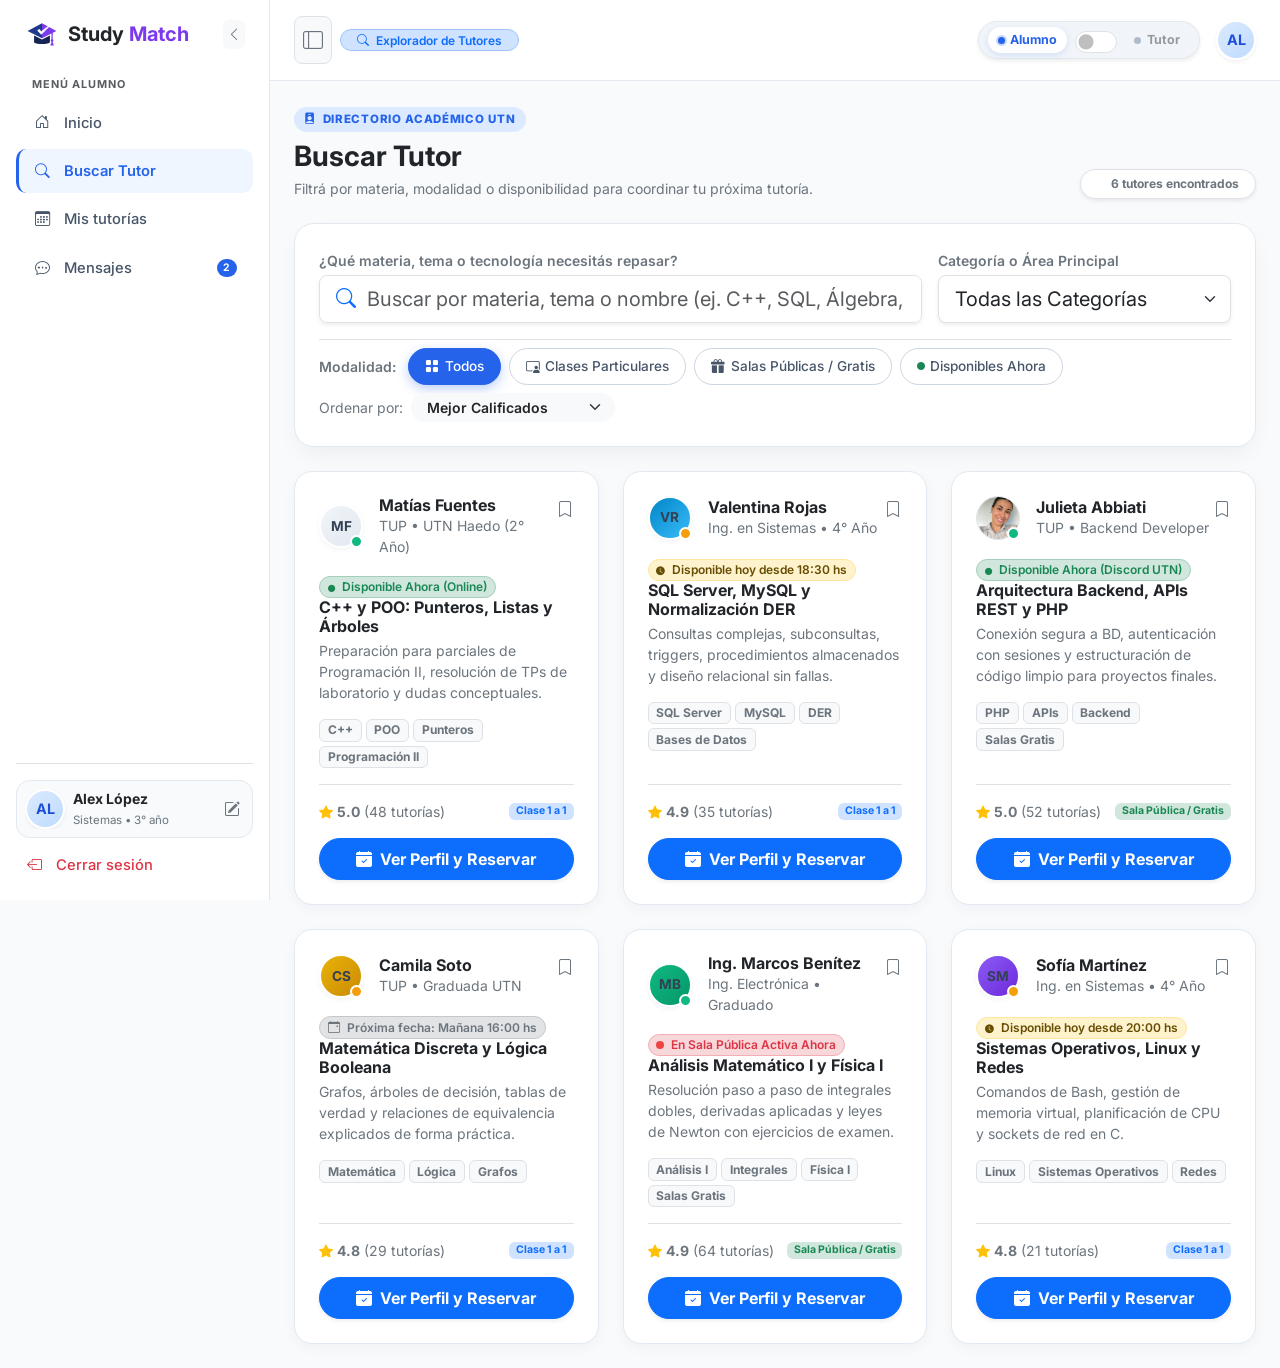
==== buscar-tutor.html @ 2f4d53ec "implementacion /contacto/dashboard alumno" ====
<!DOCTYPE html>
<html lang="es">
<head>
  <meta charset="UTF-8">
  <meta name="viewport" content="width=device-width, initial-scale=1.0">
  <title>Study Match - Buscar Tutor</title>

  <!-- Google Fonts: Inter -->
  <link rel="preconnect" href="https://fonts.googleapis.com">
  <link rel="preconnect" href="https://fonts.gstatic.com" crossorigin>
  <link href="https://fonts.googleapis.com/css2?family=Inter:wght@400;500;600;700;800&display=swap" rel="stylesheet">

  <!-- Bootstrap 5.3 CSS -->
  <link href="https://cdn.jsdelivr.net/npm/bootstrap@5.3.3/dist/css/bootstrap.min.css" rel="stylesheet">
  <!-- Bootstrap Icons -->
  <link rel="stylesheet" href="https://cdn.jsdelivr.net/npm/bootstrap-icons@1.11.3/font/bootstrap-icons.min.css">
  <!-- Estilos del Dashboard y Perfil -->
  <link rel="stylesheet" href="css/dashboard.css?v=20261026_4">
</head>
<body class="dashboard-body" data-role="alumno">

  <!-- ==========================================================================
       SIDEBAR LATERAL IZQUIERDA (MODO ALUMNO - 100% FIJO)
       ========================================================================== -->
  <aside id="mainSidebar" class="sidebar d-flex flex-column justify-content-between p-3">
    <div>
      <!-- Header con Logo Study Match y Botón de Colapso -->
      <div class="d-flex align-items-center justify-content-between mb-4 px-2 logo-container">
        <a href="dashboard.html" class="d-flex align-items-center gap-2 text-decoration-none overflow-hidden">
          <svg class="logo-svg flex-shrink-0" width="36" height="36" viewBox="0 0 100 100" fill="none" xmlns="http://www.w3.org/2000/svg">
            <path d="M28 54 V72 C28 80 72 80 72 72 V54 L50 65 Z" fill="#172554"/>
            <polygon points="50,20 10,42 50,62" fill="#1e3a8a"/>
            <polygon points="50,20 90,42 50,62" fill="#7c3aed"/>
            <line x1="78" y1="48" x2="78" y2="70" stroke="#7c3aed" stroke-width="3.5" stroke-linecap="round"/>
            <circle cx="78" cy="68" r="3.5" fill="#7c3aed"/>
            <polygon points="78,68 73,82 83,82" fill="#7c3aed"/>
            <path d="M38 41 L48 51 L76 23 L60 34 L48 44 L42 37 Z" fill="#ffffff" stroke="#ffffff" stroke-linejoin="round" stroke-width="2"/>
          </svg>
          <span class="fw-bold fs-5 text-dark logo-text">Study <span style="color: var(--brand-violet);">Match</span></span>
        </a>

        <!-- Botón para contraer sidebar -->
        <button id="btnCollapseSidebar" class="btn btn-sm btn-light border-0 text-secondary p-1 rounded-2 sidebar-hide-collapsed" title="Contraer menú lateral">
          <i class="bi bi-chevron-left"></i>
        </button>
      </div>

      <!-- Menú de Navegación: MODO ALUMNO -->
      <nav class="d-flex flex-column gap-1">
        <div class="px-3 pb-1 text-uppercase small text-muted fw-bold sidebar-text" style="font-size: 0.68rem; letter-spacing: 0.08em;">
          Menú Alumno
        </div>
        <a href="dashboard.html" class="sidebar-link" title="Inicio / Novedades">
          <i class="bi bi-house-door"></i>
          <span class="sidebar-text">Inicio</span>
        </a>
        <a href="buscar-tutor.html" class="sidebar-link active" title="Buscar Tutor">
          <i class="bi bi-search"></i>
          <span class="sidebar-text">Buscar Tutor</span>
        </a>
        <a href="#" class="sidebar-link" title="Mis tutorías">
          <i class="bi bi-calendar3"></i>
          <span class="sidebar-text">Mis tutorías</span>
        </a>
        <a href="#" class="sidebar-link" title="Mensajes">
          <i class="bi bi-chat-dots"></i>
          <span class="sidebar-text">Mensajes</span>
          <span class="badge rounded-pill ms-auto sidebar-text badge-role-counter" style="font-size: 0.65rem;">2</span>
        </a>
      </nav>
    </div>

    <!-- Usuario abajo en el Sidebar -->
    <div class="border-top pt-3 mt-auto">
      <div class="user-sidebar-card p-2 d-flex align-items-center justify-content-between mb-2" 
           data-bs-toggle="modal" data-bs-target="#modalEditarPerfil" title="Haz clic para editar tu perfil">
        <div class="d-flex align-items-center gap-2 overflow-hidden">
          <div class="avatar-user-display userAvatarSlot">
            AL
          </div>
          <div class="sidebar-text text-truncate lh-sm">
            <span class="d-block fw-bold text-dark small text-truncate userNameSlot">Alex López</span>
            <span class="text-secondary userCareerSlot" style="font-size: 0.72rem;">Sistemas • 3° año</span>
          </div>
        </div>
        <i class="bi bi-pencil-square text-secondary sidebar-text fs-6 me-1" title="Editar"></i>
      </div>

      <a href="index.html" class="sidebar-link text-danger p-2" title="Cerrar sesión">
        <i class="bi bi-box-arrow-left"></i>
        <span class="sidebar-text">Cerrar sesión</span>
      </a>
    </div>
  </aside>

  <!-- ==========================================================================
       CONTENIDO PRINCIPAL: BÚSQUEDA HÍBRIDA DE TUTORES
       ========================================================================== -->
  <div class="dashboard-main-wrapper">

    <!-- TOPBAR -->
    <header class="topbar-header px-4 py-3 sticky-top">
      <div class="d-flex align-items-center justify-content-between gap-3">
        
        <!-- Toggle de Sidebar -->
        <div class="d-flex align-items-center gap-2">
          <button id="btnToggleSidebar" class="btn btn-light border text-secondary p-2 rounded-3" title="Expandir/Contraer menú lateral">
            <i class="bi bi-layout-sidebar fs-5"></i>
          </button>
          <span class="badge bg-primary-subtle text-primary border border-primary-subtle rounded-pill px-3 py-1.5 small fw-semibold">
            <i class="bi bi-search me-1"></i> Explorador de Tutores
          </span>
        </div>

        <!-- Switch Rol Dual + Perfil -->
        <div class="d-flex align-items-center gap-3">
          <div class="role-switch-container d-flex align-items-center gap-1 shadow-sm">
            <span id="label-alumno" class="role-badge-btn" title="Actualmente en Modo Alumno">
              <span class="role-dot"></span>
              <span>Alumno</span>
            </span>
            <div class="form-check form-switch m-0 p-0 d-flex align-items-center mx-1">
              <input class="form-check-input ms-0" type="checkbox" id="switchRol" onchange="irAModoTutor()" title="Cambiar a Modo Tutor">
            </div>
            <span id="label-tutor" class="role-badge-btn text-secondary" onclick="irAModoTutor()" title="Pasar a Modo Tutor">
              <span class="role-dot"></span>
              <span>Tutor</span>
            </span>
          </div>

          <div class="avatar-user-display userAvatarSlot" data-bs-toggle="modal" data-bs-target="#modalEditarPerfil" style="cursor: pointer;">
            AL
          </div>
        </div>
      </div>
    </header>

    <!-- CUERPO DE LA VISTA: BÚSQUEDA HÍBRIDA -->
    <main class="p-3 p-md-4 flex-grow-1 view-fade">
      
      <!-- Encabezado de la página -->
      <div class="d-flex justify-content-between align-items-end mb-4 flex-wrap gap-2">
        <div>
          <span class="mode-indicator-pill mb-2"><i class="bi bi-person-badge-fill"></i> Directorio Académico UTN</span>
          <h1 class="h3 fw-bold text-dark mb-1">Buscar Tutor</h1>
          <p class="text-secondary small mb-0">Filtrá por materia, modalidad o disponibilidad para coordinar tu próxima tutoría.</p>
        </div>
        <span class="badge bg-white text-secondary border px-3 py-2 rounded-pill shadow-sm small">
          <span class="spinner-grow spinner-grow-sm text-success me-1" style="width: 0.45rem; height: 0.45rem;"></span>
          <span id="totalTutoresCount">6</span> tutores encontrados
        </span>
      </div>

      <!-- ======================================================================
           PANEL DE BÚSQUEDA HÍBRIDO (Input Libre + Select + Píldoras Interactivas)
           ====================================================================== -->
      <div class="search-hybrid-card p-4 p-md-4 mb-4">
        
        <!-- Fila Superior: Barra de Búsqueda Libre + Select Desplegable -->
        <div class="row g-3 mb-3">
          <!-- Input Grande y Cómodo de Texto Libre -->
          <div class="col-lg-8">
            <label for="inputBusquedaTutor" class="form-label small fw-semibold text-secondary mb-1">
              ¿Qué materia, tema o tecnología necesitás repasar?
            </label>
            <div class="input-group input-group-lg shadow-sm rounded-3 overflow-hidden border">
              <span class="input-group-text bg-white border-0 text-primary ps-3 pe-2">
                <i class="bi bi-search fs-5"></i>
              </span>
              <input type="text" id="inputBusquedaTutor" class="form-control border-0 ps-1" 
                     placeholder="Buscar por materia, tema o nombre (ej. C++, SQL, Álgebra, Parciales, Matías)..."
                     aria-label="Buscar tutor">
              <button class="btn btn-light border-0 text-secondary pe-3" type="button" id="btnClearSearch" title="Borrar búsqueda" style="display: none;">
                <i class="bi bi-x-circle-fill"></i>
              </button>
            </div>
          </div>

          <!-- Menú Desplegable (<select>) por Categoría o Materia Principal -->
          <div class="col-lg-4">
            <label for="selectCategoriaMateria" class="form-label small fw-semibold text-secondary mb-1">
              Categoría o Área Principal
            </label>
            <select id="selectCategoriaMateria" class="form-select form-select-lg shadow-sm rounded-3 border">
              <option value="todas" selected>Todas las Categorías</option>
              <option value="programacion">💻 Programación y Algoritmos</option>
              <option value="bbdd">🗄️ Bases de Datos y SQL</option>
              <option value="matematica">📐 Matemática y Ciencias Exactas</option>
              <option value="sistemas">🌐 Sistemas Operativos y Redes</option>
              <option value="ingles">🇬🇧 Inglés Técnico</option>
            </select>
          </div>
        </div>

        <!-- Fila Inferior: Filtros Secundarios en forma de Píldoras / Badges Interactivos -->
        <div class="d-flex align-items-center justify-content-between flex-wrap gap-2 pt-2 border-top">
          <div class="d-flex align-items-center gap-2 flex-wrap">
            <span class="small fw-semibold text-secondary me-1">Modalidad:</span>
            
            <button class="badge-filter-pill active" data-filter="todos">
              <i class="bi bi-grid-fill"></i> Todos
            </button>
            <button class="badge-filter-pill" data-filter="particular">
              <i class="bi bi-person-video3"></i> Clases Particulares
            </button>
            <button class="badge-filter-pill" data-filter="gratis">
              <i class="bi bi-gift-fill"></i> Salas Públicas / Gratis
            </button>
            <button class="badge-filter-pill" data-filter="online">
              <i class="bi bi-circle-fill text-success" style="font-size: 0.5rem;"></i> Disponibles Ahora
            </button>
          </div>

          <!-- Selector de Ordenamiento Rápido -->
          <div class="d-flex align-items-center gap-2">
            <span class="small text-secondary">Ordenar por:</span>
            <select class="form-select form-select-sm border-0 bg-light rounded-pill px-3 shadow-none fw-semibold" style="width: auto;">
              <option selected>Mejor Calificados</option>
              <option>Más Tutorías Dadas</option>
              <option>Disponibilidad Inmediata</option>
            </select>
          </div>
        </div>

      </div>

      <!-- ======================================================================
           GRILLA DE RESULTADOS DE TUTORES (Diseño de Tarjetas Enriquecidas)
           ====================================================================== -->
      <div class="row g-4" id="gridResultadosTutores">
        
        <!-- Tutor 1: Matías Fuentes -->
        <div class="col-md-6 col-xl-4 tutor-card-item" data-cat="programacion" data-modalidad="particular" data-status="online">
          <div class="tutor-result-card p-4 h-100 d-flex flex-column justify-content-between">
            <div>
              <!-- Header de Tarjeta: Avatar con Indicador + Nombre + Guardar -->
              <div class="d-flex justify-content-between align-items-start mb-3">
                <div class="d-flex align-items-center gap-3">
                  <div class="avatar-with-status">
                    <div class="avatar-circle">MF</div>
                    <span class="status-online-dot" title="En línea ahora"></span>
                  </div>
                  <div>
                    <h6 class="fw-bold mb-0 text-dark">Matías Fuentes</h6>
                    <small class="text-secondary d-block">TUP • UTN Haedo (2° Año)</small>
                  </div>
                </div>
                <button class="btn btn-link text-secondary p-0 shadow-none" title="Guardar tutor"><i class="bi bi-bookmark"></i></button>
              </div>

              <!-- Estado de Disponibilidad Actual -->
              <div class="mb-2.5">
                <span class="badge bg-success-subtle text-success border border-success-subtle rounded-pill px-2.5 py-1 small fw-semibold">
                  <i class="bi bi-circle-fill me-1" style="font-size: 0.45rem;"></i> Disponible Ahora (Online)
                </span>
              </div>

              <!-- Especialidad y Materias -->
              <h6 class="fw-bold text-dark mb-1">C++ y POO: Punteros, Listas y Árboles</h6>
              <p class="text-secondary small mb-3">
                Preparación para parciales de Programación II, resolución de TPs de laboratorio y dudas conceptuales.
              </p>

              <!-- Tags de materias / tecnologías -->
              <div class="d-flex flex-wrap gap-1 mb-3">
                <span class="badge bg-light text-secondary border">C++</span>
                <span class="badge bg-light text-secondary border">POO</span>
                <span class="badge bg-light text-secondary border">Punteros</span>
                <span class="badge bg-light text-secondary border">Programación II</span>
              </div>
            </div>

            <!-- Footer con Calificación, Modalidad y Botón de Reserva -->
            <div class="pt-3 border-top">
              <div class="d-flex justify-content-between align-items-center mb-3 text-secondary small">
                <span><i class="bi bi-star-fill text-warning me-1"></i><strong>5.0</strong> (48 tutorías)</span>
                <span class="badge bg-primary-subtle text-primary">Clase 1 a 1</span>
              </div>
              <button class="btn btn-primary w-100 rounded-pill fw-bold py-2 shadow-sm d-flex align-items-center justify-content-center gap-2"
                      onclick="reservarTutor('Matías Fuentes', 'Programación II')">
                <i class="bi bi-calendar-check-fill"></i> Ver Perfil y Reservar
              </button>
            </div>
          </div>
        </div>

        <!-- Tutor 2: Valentina Rojas -->
        <div class="col-md-6 col-xl-4 tutor-card-item" data-cat="bbdd" data-modalidad="particular" data-status="away">
          <div class="tutor-result-card p-4 h-100 d-flex flex-column justify-content-between">
            <div>
              <div class="d-flex justify-content-between align-items-start mb-3">
                <div class="d-flex align-items-center gap-3">
                  <div class="avatar-with-status">
                    <div class="avatar-circle" style="background: linear-gradient(135deg, #0284c7, #38bdf8);">VR</div>
                    <span class="status-away-dot" title="Disponible más tarde"></span>
                  </div>
                  <div>
                    <h6 class="fw-bold mb-0 text-dark">Valentina Rojas</h6>
                    <small class="text-secondary d-block">Ing. en Sistemas • 4° Año</small>
                  </div>
                </div>
                <button class="btn btn-link text-secondary p-0 shadow-none"><i class="bi bi-bookmark"></i></button>
              </div>

              <div class="mb-2.5">
                <span class="badge bg-warning-subtle text-warning-emphasis border border-warning-subtle rounded-pill px-2.5 py-1 small fw-semibold">
                  <i class="bi bi-clock-fill me-1" style="font-size: 0.55rem;"></i> Disponible hoy desde 18:30 hs
                </span>
              </div>

              <h6 class="fw-bold text-dark mb-1">SQL Server, MySQL y Normalización DER</h6>
              <p class="text-secondary small mb-3">
                Consultas complejas, subconsultas, triggers, procedimientos almacenados y diseño relacional sin fallas.
              </p>

              <div class="d-flex flex-wrap gap-1 mb-3">
                <span class="badge bg-light text-secondary border">SQL Server</span>
                <span class="badge bg-light text-secondary border">MySQL</span>
                <span class="badge bg-light text-secondary border">DER</span>
                <span class="badge bg-light text-secondary border">Bases de Datos</span>
              </div>
            </div>

            <div class="pt-3 border-top">
              <div class="d-flex justify-content-between align-items-center mb-3 text-secondary small">
                <span><i class="bi bi-star-fill text-warning me-1"></i><strong>4.9</strong> (35 tutorías)</span>
                <span class="badge bg-primary-subtle text-primary">Clase 1 a 1</span>
              </div>
              <button class="btn btn-primary w-100 rounded-pill fw-bold py-2 shadow-sm d-flex align-items-center justify-content-center gap-2"
                      onclick="reservarTutor('Valentina Rojas', 'Bases de Datos')">
                <i class="bi bi-calendar-check-fill"></i> Ver Perfil y Reservar
              </button>
            </div>
          </div>
        </div>

        <!-- Tutor 3: Julieta Abbiati -->
        <div class="col-md-6 col-xl-4 tutor-card-item" data-cat="programacion" data-modalidad="gratis" data-status="online">
          <div class="tutor-result-card p-4 h-100 d-flex flex-column justify-content-between">
            <div>
              <div class="d-flex justify-content-between align-items-start mb-3">
                <div class="d-flex align-items-center gap-3">
                  <div class="avatar-with-status">
                    <img src="img/juli.jpeg" alt="Julieta Abbiati" class="rounded-circle border" style="width: 44px; height: 44px; object-fit: cover;">
                    <span class="status-online-dot" title="En línea ahora"></span>
                  </div>
                  <div>
                    <h6 class="fw-bold mb-0 text-dark">Julieta Abbiati</h6>
                    <small class="text-secondary d-block">TUP • Backend Developer</small>
                  </div>
                </div>
                <button class="btn btn-link text-secondary p-0 shadow-none"><i class="bi bi-bookmark"></i></button>
              </div>

              <div class="mb-2.5">
                <span class="badge bg-success-subtle text-success border border-success-subtle rounded-pill px-2.5 py-1 small fw-semibold">
                  <i class="bi bi-circle-fill me-1" style="font-size: 0.45rem;"></i> Disponible Ahora (Discord UTN)
                </span>
              </div>

              <h6 class="fw-bold text-dark mb-1">Arquitectura Backend, APIs REST y PHP</h6>
              <p class="text-secondary small mb-3">
                Conexión segura a BD, autenticación con sesiones y estructuración de código limpio para proyectos finales.
              </p>

              <div class="d-flex flex-wrap gap-1 mb-3">
                <span class="badge bg-light text-secondary border">PHP</span>
                <span class="badge bg-light text-secondary border">APIs</span>
                <span class="badge bg-light text-secondary border">Backend</span>
                <span class="badge bg-light text-secondary border">Salas Gratis</span>
              </div>
            </div>

            <div class="pt-3 border-top">
              <div class="d-flex justify-content-between align-items-center mb-3 text-secondary small">
                <span><i class="bi bi-star-fill text-warning me-1"></i><strong>5.0</strong> (52 tutorías)</span>
                <span class="badge bg-success-subtle text-success">Sala Pública / Gratis</span>
              </div>
              <button class="btn btn-primary w-100 rounded-pill fw-bold py-2 shadow-sm d-flex align-items-center justify-content-center gap-2"
                      onclick="reservarTutor('Julieta Abbiati', 'Desarrollo Web Backend')">
                <i class="bi bi-calendar-check-fill"></i> Ver Perfil y Reservar
              </button>
            </div>
          </div>
        </div>

        <!-- Tutor 4: Camila Soto -->
        <div class="col-md-6 col-xl-4 tutor-card-item" data-cat="matematica" data-modalidad="particular" data-status="away">
          <div class="tutor-result-card p-4 h-100 d-flex flex-column justify-content-between">
            <div>
              <div class="d-flex justify-content-between align-items-start mb-3">
                <div class="d-flex align-items-center gap-3">
                  <div class="avatar-with-status">
                    <div class="avatar-circle" style="background: linear-gradient(135deg, #eab308, #ca8a04);">CS</div>
                    <span class="status-away-dot" title="Próximamente"></span>
                  </div>
                  <div>
                    <h6 class="fw-bold mb-0 text-dark">Camila Soto</h6>
                    <small class="text-secondary d-block">TUP • Graduada UTN</small>
                  </div>
                </div>
                <button class="btn btn-link text-secondary p-0 shadow-none"><i class="bi bi-bookmark"></i></button>
              </div>

              <div class="mb-2.5">
                <span class="badge bg-secondary-subtle text-secondary border border-secondary-subtle rounded-pill px-2.5 py-1 small fw-semibold">
                  <i class="bi bi-calendar-event me-1"></i> Próxima fecha: Mañana 16:00 hs
                </span>
              </div>

              <h6 class="fw-bold text-dark mb-1">Matemática Discreta y Lógica Booleana</h6>
              <p class="text-secondary small mb-3">
                Grafos, árboles de decisión, tablas de verdad y relaciones de equivalencia explicados de forma práctica.
              </p>

              <div class="d-flex flex-wrap gap-1 mb-3">
                <span class="badge bg-light text-secondary border">Matemática</span>
                <span class="badge bg-light text-secondary border">Lógica</span>
                <span class="badge bg-light text-secondary border">Grafos</span>
              </div>
            </div>

            <div class="pt-3 border-top">
              <div class="d-flex justify-content-between align-items-center mb-3 text-secondary small">
                <span><i class="bi bi-star-fill text-warning me-1"></i><strong>4.8</strong> (29 tutorías)</span>
                <span class="badge bg-primary-subtle text-primary">Clase 1 a 1</span>
              </div>
              <button class="btn btn-primary w-100 rounded-pill fw-bold py-2 shadow-sm d-flex align-items-center justify-content-center gap-2"
                      onclick="reservarTutor('Camila Soto', 'Matemática Discreta')">
                <i class="bi bi-calendar-check-fill"></i> Ver Perfil y Reservar
              </button>
            </div>
          </div>
        </div>

        <!-- Tutor 5: Ing. Marcos Benítez -->
        <div class="col-md-6 col-xl-4 tutor-card-item" data-cat="matematica" data-modalidad="gratis" data-status="online">
          <div class="tutor-result-card p-4 h-100 d-flex flex-column justify-content-between">
            <div>
              <div class="d-flex justify-content-between align-items-start mb-3">
                <div class="d-flex align-items-center gap-3">
                  <div class="avatar-with-status">
                    <div class="avatar-circle" style="background: linear-gradient(135deg, #10b981, #059669);">MB</div>
                    <span class="status-online-dot" title="En vivo ahora"></span>
                  </div>
                  <div>
                    <h6 class="fw-bold mb-0 text-dark">Ing. Marcos Benítez</h6>
                    <small class="text-secondary d-block">Ing. Electrónica • Graduado</small>
                  </div>
                </div>
                <button class="btn btn-link text-secondary p-0 shadow-none"><i class="bi bi-bookmark"></i></button>
              </div>

              <div class="mb-2.5">
                <span class="badge bg-danger-subtle text-danger border border-danger-subtle rounded-pill px-2.5 py-1 small fw-semibold">
                  <span class="pulse-live-dot me-1"></span> En Sala Pública Activa Ahora
                </span>
              </div>

              <h6 class="fw-bold text-dark mb-1">Análisis Matemático I y Física I</h6>
              <p class="text-secondary small mb-3">
                Resolución paso a paso de integrales dobles, derivadas aplicadas y leyes de Newton con ejercicios de examen.
              </p>

              <div class="d-flex flex-wrap gap-1 mb-3">
                <span class="badge bg-light text-secondary border">Análisis I</span>
                <span class="badge bg-light text-secondary border">Integrales</span>
                <span class="badge bg-light text-secondary border">Física I</span>
                <span class="badge bg-light text-secondary border">Salas Gratis</span>
              </div>
            </div>

            <div class="pt-3 border-top">
              <div class="d-flex justify-content-between align-items-center mb-3 text-secondary small">
                <span><i class="bi bi-star-fill text-warning me-1"></i><strong>4.9</strong> (64 tutorías)</span>
                <span class="badge bg-success-subtle text-success">Sala Pública / Gratis</span>
              </div>
              <button class="btn btn-primary w-100 rounded-pill fw-bold py-2 shadow-sm d-flex align-items-center justify-content-center gap-2"
                      onclick="reservarTutor('Ing. Marcos Benítez', 'Análisis Matemático I')">
                <i class="bi bi-calendar-check-fill"></i> Ver Perfil y Reservar
              </button>
            </div>
          </div>
        </div>

        <!-- Tutor 6: Sofía Martínez -->
        <div class="col-md-6 col-xl-4 tutor-card-item" data-cat="sistemas" data-modalidad="particular" data-status="away">
          <div class="tutor-result-card p-4 h-100 d-flex flex-column justify-content-between">
            <div>
              <div class="d-flex justify-content-between align-items-start mb-3">
                <div class="d-flex align-items-center gap-3">
                  <div class="avatar-with-status">
                    <div class="avatar-circle" style="background: linear-gradient(135deg, #8b5cf6, #6d28d9);">SM</div>
                    <span class="status-away-dot" title="Disponible hoy"></span>
                  </div>
                  <div>
                    <h6 class="fw-bold mb-0 text-dark">Sofía Martínez</h6>
                    <small class="text-secondary d-block">Ing. en Sistemas • 4° Año</small>
                  </div>
                </div>
                <button class="btn btn-link text-secondary p-0 shadow-none"><i class="bi bi-bookmark"></i></button>
              </div>

              <div class="mb-2.5">
                <span class="badge bg-warning-subtle text-warning-emphasis border border-warning-subtle rounded-pill px-2.5 py-1 small fw-semibold">
                  <i class="bi bi-clock-fill me-1" style="font-size: 0.55rem;"></i> Disponible hoy desde 20:00 hs
                </span>
              </div>

              <h6 class="fw-bold text-dark mb-1">Sistemas Operativos, Linux y Redes</h6>
              <p class="text-secondary small mb-3">
                Comandos de Bash, gestión de memoria virtual, planificación de CPU y sockets de red en C.
              </p>

              <div class="d-flex flex-wrap gap-1 mb-3">
                <span class="badge bg-light text-secondary border">Linux</span>
                <span class="badge bg-light text-secondary border">Sistemas Operativos</span>
                <span class="badge bg-light text-secondary border">Redes</span>
              </div>
            </div>

            <div class="pt-3 border-top">
              <div class="d-flex justify-content-between align-items-center mb-3 text-secondary small">
                <span><i class="bi bi-star-fill text-warning me-1"></i><strong>4.8</strong> (21 tutorías)</span>
                <span class="badge bg-primary-subtle text-primary">Clase 1 a 1</span>
              </div>
              <button class="btn btn-primary w-100 rounded-pill fw-bold py-2 shadow-sm d-flex align-items-center justify-content-center gap-2"
                      onclick="reservarTutor('Sofía Martínez', 'Sistemas Operativos')">
                <i class="bi bi-calendar-check-fill"></i> Ver Perfil y Reservar
              </button>
            </div>
          </div>
        </div>

      </div>

      <!-- Estado Vacío (Empty State cuando ningún filtro coincide) -->
      <div id="noResultsState" class="text-center py-5 d-none">
        <div class="avatar-circle mx-auto mb-3 bg-light text-secondary fs-3" style="width: 64px; height: 64px;">
          <i class="bi bi-search"></i>
        </div>
        <h5 class="fw-bold text-dark">No se encontraron tutores con esos criterios</h5>
        <p class="text-secondary small mb-3">Probá cambiando el término de búsqueda o seleccionando "Todas las Categorías".</p>
        <button class="btn btn-outline-primary rounded-pill px-4 btn-sm" id="btnResetFilters">
          Restablecer Filtros
        </button>
      </div>

    </main>
  </div>

  <!-- TOAST DE NOTIFICACIÓN DE RESERVA -->
  <div class="toast-container position-fixed bottom-0 end-0 p-3" style="z-index: 1090;">
    <div id="toastReserva" class="toast align-items-center text-bg-primary border-0 rounded-4 shadow-lg" role="alert" aria-live="assertive" aria-atomic="true">
      <div class="d-flex">
        <div class="toast-body d-flex align-items-center gap-2">
          <i class="bi bi-check-circle-fill fs-5"></i>
          <span id="toastReservaMsg">¡Solicitud enviada correctamente!</span>
        </div>
        <button type="button" class="btn-close btn-close-white me-2 m-auto" data-bs-dismiss="toast" aria-label="Close"></button>
      </div>
    </div>
  </div>

  <!-- Bootstrap 5.3 JS Bundle -->
  <script src="https://cdn.jsdelivr.net/npm/bootstrap@5.3.3/dist/js/bootstrap.bundle.min.js"></script>

  <!-- Lógica de Búsqueda Híbrida y Filtrado Interactivo -->
  <script>
    document.addEventListener('DOMContentLoaded', function() {
      var searchInput = document.getElementById('inputBusquedaTutor');
      var selectCat = document.getElementById('selectCategoriaMateria');
      var filterPills = document.querySelectorAll('.badge-filter-pill');
      var tutorCards = document.querySelectorAll('.tutor-card-item');
      var noResults = document.getElementById('noResultsState');
      var totalCount = document.getElementById('totalTutoresCount');
      var btnClear = document.getElementById('btnClearSearch');
      var btnReset = document.getElementById('btnResetFilters');

      var currentFilter = 'todos';

      function applyFilters() {
        var query = searchInput.value.toLowerCase().trim();
        var selectedCat = selectCat.value;
        var visibleCount = 0;

        if (query.length > 0) {
          btnClear.style.display = 'block';
        } else {
          btnClear.style.display = 'none';
        }

        tutorCards.forEach(function(card) {
          var cardText = card.textContent.toLowerCase();
          var cardCat = card.getAttribute('data-cat');
          var cardModalidad = card.getAttribute('data-modalidad');
          var cardStatus = card.getAttribute('data-status');

          var matchesQuery = query === '' || cardText.indexOf(query) !== -1;
          var matchesCat = selectedCat === 'todas' || cardCat === selectedCat;
          
          var matchesPill = true;
          if (currentFilter === 'particular') {
            matchesPill = (cardModalidad === 'particular');
          } else if (currentFilter === 'gratis') {
            matchesPill = (cardModalidad === 'gratis');
          } else if (currentFilter === 'online') {
            matchesPill = (cardStatus === 'online');
          }

          if (matchesQuery && matchesCat && matchesPill) {
            card.classList.remove('d-none');
            visibleCount++;
          } else {
            card.classList.add('d-none');
          }
        });

        if (totalCount) {
          totalCount.textContent = visibleCount;
        }

        if (visibleCount === 0) {
          noResults.classList.remove('d-none');
        } else {
          noResults.classList.add('d-none');
        }
      }

      // Eventos de entrada
      searchInput.addEventListener('input', applyFilters);
      selectCat.addEventListener('change', applyFilters);

      // Píldoras de filtro
      filterPills.forEach(function(btn) {
        btn.addEventListener('click', function() {
          filterPills.forEach(function(b) { b.classList.remove('active'); });
          this.classList.add('active');
          currentFilter = this.getAttribute('data-filter');
          applyFilters();
        });
      });

      // Botón limpiar
      btnClear.addEventListener('click', function() {
        searchInput.value = '';
        applyFilters();
        searchInput.focus();
      });

      // Botón reset
      if (btnReset) {
        btnReset.addEventListener('click', function() {
          searchInput.value = '';
          selectCat.value = 'todas';
          filterPills.forEach(function(b) { b.classList.remove('active'); });
          document.querySelector('.badge-filter-pill[data-filter="todos"]').classList.add('active');
          currentFilter = 'todos';
          applyFilters();
        });
      }

      // Toggle Sidebar
      var btnToggle = document.getElementById('btnToggleSidebar');
      var btnCollapse = document.getElementById('btnCollapseSidebar');
      var sidebar = document.getElementById('mainSidebar');

      function toggleSidebar() {
        sidebar.classList.toggle('collapsed');
        var isCollapsed = sidebar.classList.contains('collapsed');
        document.body.classList.toggle('sidebar-is-collapsed', isCollapsed);
        localStorage.setItem('study-match-sidebar-collapsed', isCollapsed ? 'true' : 'false');
      }
      if (btnToggle) btnToggle.addEventListener('click', toggleSidebar);
      if (btnCollapse) btnCollapse.addEventListener('click', toggleSidebar);

      if (localStorage.getItem('study-match-sidebar-collapsed') === 'true') {
        sidebar.classList.add('collapsed');
        document.body.classList.add('sidebar-is-collapsed');
      }
    });

    function reservarTutor(nombre, materia) {
      var toastElem = document.getElementById('toastReserva');
      var toastMsg = document.getElementById('toastReservaMsg');
      if (toastElem && toastMsg) {
        toastMsg.innerHTML = '¡Abriendo agenda con <strong>' + nombre + '</strong> para <em>' + materia + '</em>!';
        var toast = new bootstrap.Toast(toastElem);
        toast.show();
      }
    }

    function irAModoTutor() {
      window.location.href = 'dashboard-tutor.html';
    }
  </script>
</body>
</html>
---- css/dashboard.css ----
@charset "UTF-8";

/* ==========================================================================
   STUDY MATCH • Panel de Usuario / Dashboard (dashboard.css)
   Sistema de Transición Dual: Violeta (Marca) + Azul (Alumno) + Verde (Tutor)
   Universidad Tecnológica Nacional (FRH)
   ========================================================================== */

/* --------------------------------------------------------------------------
   1. VARIABLES DE MARCA Y ROLES
   -------------------------------------------------------------------------- */
:root {
  --font-primary: 'Inter', -apple-system, BlinkMacSystemFont, "Segoe UI", Roboto, sans-serif;
  
  /* Color Ancla de Marca (Estable y Permanente) */
  --brand-violet: #7c3aed;
  --brand-violet-hover: #6d28d9;
  --brand-violet-light: #ede9fe;
  --brand-violet-glow: rgba(124, 58, 237, 0.25);

  /* Rol Alumno: Azul Académico UTN */
  --role-alumno: #2563eb;
  --role-alumno-hover: #1d4ed8;
  --role-alumno-bg: #eff6ff;
  --role-alumno-badge: #dbeafe;
  --role-alumno-glow: rgba(37, 99, 235, 0.2);

  /* Rol Tutor: Verde Esmeralda Pro */
  --role-tutor: #10b981;
  --role-tutor-hover: #059669;
  --role-tutor-bg: #ecfdf5;
  --role-tutor-badge: #d1fae5;
  --role-tutor-glow: rgba(16, 185, 129, 0.2);

  /* Fondo de App SaaS Limpio (Sin imágenes de fondo) */
  --bg-dashboard: #f8fafc;
  --card-bg: #ffffff;
  --border-color: #e2e8f0;
  --text-main: #0f172a;
  --text-muted: #64748b;
}

/* --------------------------------------------------------------------------
   2. ESTRUCTURA BASE
   -------------------------------------------------------------------------- */
html, body {
  height: 100%;
  margin: 0;
  padding: 0;
}

body.dashboard-body {
  font-family: var(--font-primary);
  background-color: var(--bg-dashboard) !important;
  background-image: none !important;
  color: var(--text-main);
  display: flex !important;
  flex-direction: row !important;
  min-height: 100vh;
  overflow-x: hidden;
  transition: background-color 0.3s ease;
  -webkit-font-smoothing: antialiased;
  -moz-osx-font-smoothing: grayscale;
}

/* --------------------------------------------------------------------------
   3. SIDEBAR LATERAL DINÁMICO (100% FIJO E INAMOVIBLE)
   -------------------------------------------------------------------------- */
.sidebar {
  width: 270px;
  height: 100vh !important;
  max-height: 100vh !important;
  background-color: #ffffff;
  border-right: 1px solid var(--border-color);
  transition: width 0.25s cubic-bezier(0.16, 1, 0.3, 1), padding 0.25s ease;
  z-index: 1040;
  flex-shrink: 0;
  position: fixed !important;
  top: 0 !important;
  left: 0 !important;
  bottom: 0 !important;
  overflow-y: auto;
  overflow-x: hidden;
}

/* Estado Contraído */
.sidebar.collapsed {
  width: 82px;
  padding-left: 0.75rem !important;
  padding-right: 0.75rem !important;
}

.sidebar.collapsed .sidebar-text,
.sidebar.collapsed .logo-text,
.sidebar.collapsed .sidebar-hide-collapsed {
  display: none !important;
}

.sidebar.collapsed .sidebar-link {
  justify-content: center;
  padding: 0.75rem 0.5rem;
  font-size: 1.2rem;
}

.sidebar.collapsed .sidebar-link i {
  font-size: 1.3rem;
  margin: 0;
}

.sidebar.collapsed .logo-container {
  justify-content: center !important;
  padding: 0 !important;
}

/* Logo SVG en Sidebar (Anclado con Violeta) */
.logo-svg {
  transition: transform 0.25s ease;
}
.logo-svg:hover {
  transform: scale(1.08);
}
.logo-brand-violet {
  fill: var(--brand-violet) !important;
  stroke: var(--brand-violet) !important;
}

/* Enlaces del Sidebar (Base) */
.sidebar-link {
  color: #475569;
  padding: 0.7rem 1rem;
  border-radius: 0.65rem;
  display: flex;
  align-items: center;
  gap: 0.85rem;
  text-decoration: none;
  font-weight: 500;
  font-size: 0.92rem;
  transition: all 0.22s cubic-bezier(0.16, 1, 0.3, 1);
  border-left: 3px solid transparent;
}

/* Estado Activo en Modo Alumno (Azul) */
[data-role="alumno"] .sidebar-link.active {
  background-color: var(--role-alumno-bg);
  color: var(--role-alumno);
  border-left-color: var(--role-alumno);
  font-weight: 600;
}

[data-role="alumno"] .sidebar-link:hover:not(.active) {
  background-color: #f1f5f9;
  color: var(--role-alumno);
  transform: translateX(2px);
}

[data-role="alumno"] .badge-role-counter {
  background-color: var(--role-alumno) !important;
  color: #ffffff;
}

/* Estado Activo en Modo Tutor (Verde) */
[data-role="tutor"] .sidebar-link.active {
  background-color: var(--role-tutor-bg);
  color: var(--role-tutor-hover);
  border-left-color: var(--role-tutor);
  font-weight: 600;
}

[data-role="tutor"] .sidebar-link:hover:not(.active) {
  background-color: #f1f5f9;
  color: var(--role-tutor-hover);
  transform: translateX(2px);
}

[data-role="tutor"] .badge-role-counter {
  background-color: var(--role-tutor) !important;
  color: #ffffff;
}

.sidebar.collapsed .sidebar-link:hover {
  transform: none;
}

/* Tarjeta de usuario en el pie del sidebar */
.user-sidebar-card {
  background-color: #f8fafc;
  border: 1px solid var(--border-color);
  border-radius: 0.85rem;
  transition: all 0.22s ease;
  cursor: pointer;
}

[data-role="alumno"] .user-sidebar-card:hover {
  border-color: rgba(37, 99, 235, 0.4);
  background-color: #f0f7ff;
}

[data-role="tutor"] .user-sidebar-card:hover {
  border-color: rgba(16, 185, 129, 0.4);
  background-color: #f0fdf4;
}

/* --------------------------------------------------------------------------
   4. TOPBAR Y SWITCH DE ROL (INTERACTIVO CON ANIMACIONES)
   -------------------------------------------------------------------------- */
.dashboard-main-wrapper {
  margin-left: 270px !important;
  width: calc(100% - 270px) !important;
  min-height: 100vh;
  display: flex;
  flex-direction: column;
  background-color: var(--bg-dashboard);
  transition: margin-left 0.25s cubic-bezier(0.16, 1, 0.3, 1), width 0.25s cubic-bezier(0.16, 1, 0.3, 1);
}

.sidebar.collapsed ~ .dashboard-main-wrapper,
body.sidebar-is-collapsed .dashboard-main-wrapper {
  margin-left: 82px !important;
  width: calc(100% - 82px) !important;
}

@media (max-width: 991.98px) {
  .sidebar {
    transform: translateX(-100%);
    transition: transform 0.3s ease;
  }
  .sidebar.mobile-open {
    transform: translateX(0);
  }
  .dashboard-main-wrapper {
    margin-left: 0 !important;
    width: 100% !important;
  }
}

.topbar-header {
  background: rgba(255, 255, 255, 0.95);
  backdrop-filter: blur(14px);
  -webkit-backdrop-filter: blur(14px);
  border-bottom: 1px solid var(--border-color);
  z-index: 1020;
  position: sticky;
  top: 0;
  transition: border-color 0.3s ease;
}

/* Switch contenedor de rol */
.role-switch-container {
  background-color: #f1f5f9;
  border: 1px solid #e2e8f0;
  padding: 0.3rem 0.6rem;
  border-radius: 50rem;
  transition: all 0.25s ease;
}

.role-badge-btn {
  font-size: 0.78rem;
  font-weight: 700;
  padding: 0.25rem 0.6rem;
  border-radius: 50rem;
  transition: all 0.25s cubic-bezier(0.16, 1, 0.3, 1);
  display: inline-flex;
  align-items: center;
  gap: 0.35rem;
  cursor: pointer;
  user-select: none;
}

/* Punto indicador de rol */
.role-dot {
  width: 7px;
  height: 7px;
  border-radius: 50%;
  display: inline-block;
  transition: all 0.25s ease;
}

/* Estado Alumno Activo */
[data-role="alumno"] #label-alumno {
  background-color: #ffffff;
  color: var(--role-alumno) !important;
  box-shadow: 0 2px 6px rgba(37, 99, 235, 0.15);
}

[data-role="alumno"] #label-alumno .role-dot {
  background-color: var(--role-alumno);
  box-shadow: 0 0 0 2px rgba(37, 99, 235, 0.25);
}

[data-role="alumno"] #label-tutor {
  color: #64748b;
  opacity: 0.7;
}

[data-role="alumno"] #label-tutor .role-dot {
  background-color: #94a3b8;
}

/* Estado Tutor Activo */
[data-role="tutor"] #label-tutor {
  background-color: #ffffff;
  color: var(--role-tutor-hover) !important;
  box-shadow: 0 2px 6px rgba(16, 185, 129, 0.2);
}

[data-role="tutor"] #label-tutor .role-dot {
  background-color: var(--role-tutor);
  animation: pulseTutor 2s infinite ease-in-out;
}

@keyframes pulseTutor {
  0%, 100% { transform: scale(1); box-shadow: 0 0 0 2px rgba(16, 185, 129, 0.3); }
  50% { transform: scale(1.2); box-shadow: 0 0 0 5px rgba(16, 185, 129, 0.12); }
}

[data-role="tutor"] #label-alumno {
  color: #64748b;
  opacity: 0.7;
}

[data-role="tutor"] #label-alumno .role-dot {
  background-color: #94a3b8;
}

/* Input switch */
.form-switch .form-check-input {
  width: 2.6rem;
  height: 1.35rem;
  cursor: pointer;
  transition: all 0.25s ease;
}

.form-switch .form-check-input:checked {
  background-color: var(--role-tutor);
  border-color: var(--role-tutor);
}

/* --------------------------------------------------------------------------
   5. CONTENIDO CON ANIMACIÓN FADE-IN
   -------------------------------------------------------------------------- */
.view-fade {
  animation: viewFadeIn 0.3s cubic-bezier(0.16, 1, 0.3, 1) forwards;
}

@keyframes viewFadeIn {
  from {
    opacity: 0;
    transform: translateY(6px);
  }
  to {
    opacity: 1;
    transform: translateY(0);
  }
}

/* Badge de modo superior en el contenido */
.mode-indicator-pill {
  font-size: 0.72rem;
  font-weight: 800;
  letter-spacing: 0.06em;
  text-transform: uppercase;
  padding: 0.25rem 0.65rem;
  border-radius: 50rem;
  display: inline-flex;
  align-items: center;
  gap: 0.35rem;
}

[data-role="alumno"] .mode-indicator-pill {
  background-color: var(--role-alumno-badge);
  color: var(--role-alumno);
}

[data-role="tutor"] .mode-indicator-pill {
  background-color: var(--role-tutor-badge);
  color: var(--role-tutor-hover);
}

/* --------------------------------------------------------------------------
   6. BOTONES DE ACCIÓN SEGÚN EL ROL
   -------------------------------------------------------------------------- */
.btn-role-action {
  color: #ffffff !important;
  font-weight: 600;
  border: none;
  box-shadow: 0 4px 12px rgba(15, 23, 42, 0.1);
  transition: all 0.22s ease;
}

[data-role="alumno"] .btn-role-action {
  background: linear-gradient(135deg, #2563eb 0%, #1d4ed8 100%);
  box-shadow: 0 4px 12px var(--role-alumno-glow);
}

[data-role="alumno"] .btn-role-action:hover {
  background: linear-gradient(135deg, #1d4ed8 0%, #172554 100%);
  transform: translateY(-1.5px);
  box-shadow: 0 6px 16px rgba(37, 99, 235, 0.35);
}

[data-role="tutor"] .btn-role-action {
  background: linear-gradient(135deg, #10b981 0%, #059669 100%);
  box-shadow: 0 4px 12px var(--role-tutor-glow);
}

[data-role="tutor"] .btn-role-action:hover {
  background: linear-gradient(135deg, #059669 0%, #047857 100%);
  transform: translateY(-1.5px);
  box-shadow: 0 6px 16px rgba(16, 185, 129, 0.35);
}

/* Botones de filtros */
.filter-btn {
  border-radius: 2rem;
  font-size: 0.85rem;
  font-weight: 500;
  padding: 0.45rem 1.15rem;
  transition: all 0.2s ease;
}

[data-role="alumno"] .filter-btn.active {
  background: linear-gradient(135deg, #2563eb 0%, #1d4ed8 100%);
  color: #ffffff !important;
  border-color: #2563eb !important;
}

/* Tarjetas */
.tutor-card, .metric-card {
  background-color: var(--card-bg);
  border: 1px solid var(--border-color);
  border-radius: 1.25rem;
  box-shadow: 0 4px 6px -1px rgba(0, 0, 0, 0.02);
  transition: transform 0.22s cubic-bezier(0.16, 1, 0.3, 1), box-shadow 0.22s ease, border-color 0.22s ease;
}

[data-role="alumno"] .tutor-card:hover {
  transform: translateY(-4px);
  box-shadow: 0 16px 24px -6px rgba(15, 23, 42, 0.08), 0 0 16px var(--role-alumno-glow);
  border-color: rgba(37, 99, 235, 0.35);
}

[data-role="tutor"] .metric-card:hover {
  transform: translateY(-3px);
  box-shadow: 0 14px 20px -6px rgba(15, 23, 42, 0.06), 0 0 16px var(--role-tutor-glow);
  border-color: rgba(16, 185, 129, 0.35);
}

/* --------------------------------------------------------------------------
   7. AVATARES
   -------------------------------------------------------------------------- */
.avatar-user-display {
  width: 40px;
  height: 40px;
  border-radius: 50%;
  font-weight: 700;
  display: flex;
  align-items: center;
  justify-content: center;
  font-size: 0.9rem;
  flex-shrink: 0;
  background-size: cover;
  background-position: center;
  border: 2px solid #ffffff;
  box-shadow: 0 2px 4px rgba(0, 0, 0, 0.06);
  transition: all 0.3s ease;
}

[data-role="alumno"] .avatar-user-display {
  background: linear-gradient(135deg, #dbeafe 0%, #bfdbfe 100%);
  color: #1d4ed8;
}

[data-role="tutor"] .avatar-user-display {
  background: linear-gradient(135deg, #d1fae5 0%, #a7f3d0 100%);
  color: #065f46;
}

.avatar-circle {
  width: 44px;
  height: 44px;
  border-radius: 50%;
  background: linear-gradient(135deg, #f1f5f9 0%, #e2e8f0 100%);
  display: flex;
  align-items: center;
  justify-content: center;
  font-weight: 700;
  color: #334155;
  font-size: 0.85rem;
  border: 2px solid #ffffff;
  box-shadow: 0 2px 5px rgba(0, 0, 0, 0.05);
}

.preview-avatar-box {
  width: 100px;
  height: 100px;
  margin: 0 auto;
  border-radius: 50%;
  background: linear-gradient(135deg, #ede9fe 0%, #ddd6fe 100%);
  color: var(--brand-violet);
  font-size: 2rem;
  font-weight: 800;
  display: flex;
  align-items: center;
  justify-content: center;
  border: 3px solid #ffffff;
  box-shadow: 0 4px 10px rgba(0, 0, 0, 0.08);
  background-size: cover;
  background-position: center;
}

.preset-avatar {
  width: 52px;
  height: 52px;
  border-radius: 50%;
  cursor: pointer;
  border: 3px solid transparent;
  transition: transform 0.2s ease, border-color 0.2s ease, box-shadow 0.2s ease;
}

.preset-avatar:hover {
  transform: scale(1.1);
  border-color: var(--brand-violet);
}

.preset-avatar.selected {
  border-color: var(--brand-violet);
  box-shadow: 0 0 0 3px var(--brand-violet-glow);
}

/* --------------------------------------------------------------------------
   8. MODO OSCURO
   -------------------------------------------------------------------------- */
[data-bs-theme="dark"] body.dashboard-body {
  background-color: #0b0f19 !important;
  color: #f1f5f9;
}

[data-bs-theme="dark"] .dashboard-main-wrapper {
  background-color: #0b0f19 !important;
}

[data-bs-theme="dark"] .sidebar {
  background-color: #0f172a;
  border-right-color: rgba(255, 255, 255, 0.08);
}

[data-bs-theme="dark"] .sidebar-link {
  color: #94a3b8;
}

[data-bs-theme="dark"][data-role="alumno"] .sidebar-link.active {
  background-color: rgba(37, 99, 235, 0.2);
  color: #60a5fa;
  border-left-color: #60a5fa;
}

[data-bs-theme="dark"][data-role="tutor"] .sidebar-link.active {
  background-color: rgba(16, 185, 129, 0.2);
  color: #6ee7b7;
  border-left-color: #10b981;
}

[data-bs-theme="dark"] .topbar-header {
  background: rgba(15, 23, 42, 0.94);
  border-bottom-color: rgba(255, 255, 255, 0.08);
}

[data-bs-theme="dark"] .role-switch-container {
  background-color: rgba(30, 41, 59, 0.85);
  border-color: rgba(255, 255, 255, 0.08);
}

[data-bs-theme="dark"][data-role="alumno"] #label-alumno {
  background-color: #1e293b;
  color: #93c5fd !important;
}

[data-bs-theme="dark"][data-role="tutor"] #label-tutor {
  background-color: #1e293b;
  color: #6ee7b7 !important;
}

[data-bs-theme="dark"] .tutor-card,
[data-bs-theme="dark"] .metric-card {
  background-color: #1e293b;
  border-color: rgba(255, 255, 255, 0.08);
}

[data-bs-theme="dark"] .modal-content {
  background-color: #0f172a;
  border-color: rgba(255, 255, 255, 0.1);
  color: #f8fafc;
}

[data-bs-theme="dark"] .modal-footer {
  background-color: #1e293b !important;
  border-top-color: rgba(255, 255, 255, 0.08) !important;
}

[data-bs-theme="dark"] .dropdown-menu {
  background-color: #1e293b;
  border-color: rgba(255, 255, 255, 0.1);
}

[data-bs-theme="dark"] .dropdown-item {
  color: #cbd5e1;
}

[data-bs-theme="dark"] .dropdown-item:hover {
  background-color: #334155;
  color: #ffffff;
}

[data-bs-theme="dark"] .form-control {
  background-color: rgba(30, 41, 59, 0.85);
  border-color: rgba(100, 116, 139, 0.45);
  color: #ffffff;
}

/* --------------------------------------------------------------------------
   9. OVERLAY DE TRANSICIÓN SUAVE ENTRE ROLES (DESENFOQUE SUTIL Y NÍTIDO)
   -------------------------------------------------------------------------- */
.role-transition-overlay {
  position: fixed;
  inset: 0;
  background-color: rgba(15, 23, 42, 0.18);
  backdrop-filter: blur(3px);
  -webkit-backdrop-filter: blur(3px);
  z-index: 99999;
  display: flex;
  align-items: center;
  justify-content: center;
  opacity: 0;
  pointer-events: none;
  transition: opacity 0.2s ease;
}

.role-transition-overlay.active {
  opacity: 1;
  pointer-events: all;
}

.role-transition-card {
  max-width: 360px;
  width: 88%;
  background: #ffffff;
  border: 1px solid #cbd5e1;
  border-radius: 1.25rem;
  box-shadow: 0 20px 35px -8px rgba(15, 23, 42, 0.2), 0 0 0 1px rgba(0, 0, 0, 0.04);
  transform: scale(0.96) translateY(6px);
  transition: transform 0.25s cubic-bezier(0.16, 1, 0.3, 1);
}

.role-transition-overlay.active .role-transition-card {
  transform: scale(1) translateY(0);
}

.page-fading-out {
  opacity: 0.85 !important;
  transition: opacity 0.25s ease;
}

[data-bs-theme="dark"] .role-transition-overlay {
  background-color: rgba(11, 15, 25, 0.45);
}

[data-bs-theme="dark"] .role-transition-card {
  background: #1e293b;
  border-color: rgba(255, 255, 255, 0.15);
  box-shadow: 0 25px 50px -12px rgba(0, 0, 0, 0.6);
}

/* ==========================================================================
   VISTAS NUEVAS: FEED DE DESCUBRIMIENTO Y BÚSQUEDA HÍBRIDA DE TUTORES
   ========================================================================== */

/* 1. Banner de Bienvenida Superior */
.welcome-banner-card {
  background: linear-gradient(135deg, #1e1b4b 0%, #2e1065 50%, #172554 100%);
  color: #ffffff;
  border-radius: 1.25rem;
  border: 1px solid rgba(255, 255, 255, 0.14);
  box-shadow: 0 12px 30px -8px rgba(124, 58, 237, 0.35);
  position: relative;
  overflow: hidden;
}

.welcome-banner-glow {
  position: absolute;
  top: -40px;
  right: -40px;
  width: 260px;
  height: 260px;
  background: radial-gradient(circle, rgba(124, 58, 237, 0.45) 0%, transparent 70%);
  pointer-events: none;
}

/* 2. Salas Públicas / Clases Gratuitas */
.public-room-card {
  background: #ffffff;
  border: 1.5px solid #e2e8f0;
  border-radius: 1.15rem;
  transition: all 0.26s cubic-bezier(0.16, 1, 0.3, 1);
  box-shadow: 0 4px 14px rgba(15, 23, 42, 0.04);
}

.public-room-card:hover {
  transform: translateY(-4px);
  border-color: #7c3aed;
  box-shadow: 0 16px 32px -8px rgba(124, 58, 237, 0.2);
}

.pulse-live-dot {
  width: 8px;
  height: 8px;
  border-radius: 50%;
  background-color: #ef4444;
  display: inline-block;
  box-shadow: 0 0 0 0 rgba(239, 68, 68, 0.7);
  animation: pulse-red 1.6s infinite;
}

@keyframes pulse-red {
  0% {
    transform: scale(0.95);
    box-shadow: 0 0 0 0 rgba(239, 68, 68, 0.7);
  }
  70% {
    transform: scale(1);
    box-shadow: 0 0 0 6px rgba(239, 68, 68, 0);
  }
  100% {
    transform: scale(0.95);
    box-shadow: 0 0 0 0 rgba(239, 68, 68, 0);
  }
}

/* 3. Panel de Búsqueda Híbrida */
.search-hybrid-card {
  background: #ffffff;
  border: 1px solid #e2e8f0;
  border-radius: 1.25rem;
  box-shadow: 0 10px 25px -5px rgba(15, 23, 42, 0.06);
}

.badge-filter-pill {
  border: 1.5px solid #cbd5e1;
  background-color: #ffffff;
  color: #475569;
  font-weight: 500;
  font-size: 0.85rem;
  padding: 0.45rem 1rem;
  border-radius: 9999px;
  display: inline-flex;
  align-items: center;
  gap: 0.35rem;
  cursor: pointer;
  transition: all 0.2s ease;
  user-select: none;
}

.badge-filter-pill:hover {
  background-color: #f1f5f9;
  border-color: #94a3b8;
  color: #1e293b;
  transform: translateY(-1px);
}

.badge-filter-pill.active {
  background-color: #2563eb;
  border-color: #2563eb;
  color: #ffffff;
  box-shadow: 0 4px 12px rgba(37, 99, 235, 0.3);
}

/* 4. Tarjetas de Tutores en Vista de Búsqueda */
.tutor-result-card {
  background: #ffffff;
  border: 1.5px solid #e2e8f0;
  border-radius: 1.15rem;
  transition: all 0.25s cubic-bezier(0.16, 1, 0.3, 1);
  box-shadow: 0 4px 14px rgba(15, 23, 42, 0.04);
}

.tutor-result-card:hover {
  transform: translateY(-4px);
  border-color: #2563eb;
  box-shadow: 0 16px 32px -8px rgba(37, 99, 235, 0.18);
}

.avatar-with-status {
  position: relative;
  display: inline-block;
}

.status-online-dot {
  position: absolute;
  bottom: 0;
  right: 0;
  width: 13px;
  height: 13px;
  background-color: #10b981;
  border: 2px solid #ffffff;
  border-radius: 50%;
}

.status-away-dot {
  position: absolute;
  bottom: 0;
  right: 0;
  width: 13px;
  height: 13px;
  background-color: #f59e0b;
  border: 2px solid #ffffff;
  border-radius: 50%;
}

/* 5. Banner de Bienvenida Simple y Prolijo */
.welcome-banner-card {
  position: relative;
  overflow: hidden;
  background: linear-gradient(135deg, #0f172a 0%, #1e1b4b 60%, #2e1065 100%) !important;
  border: 1px solid rgba(139, 92, 246, 0.25) !important;
  box-shadow: 0 4px 20px -2px rgba(15, 23, 42, 0.08);
  transition: box-shadow 0.25s ease;
}

.welcome-banner-card:hover {
  box-shadow: 0 8px 26px -4px rgba(124, 58, 237, 0.16);
}

/* 6. Espaciado Generoso entre Encabezados de Sección y Tarjetas */
.section-heading-spacing {
  margin-bottom: 2rem !important;
}

/* 7. Tarjetas de Salas Públicas (Diseño Limpio) */
.public-room-card {
  background: #ffffff;
  border: 1.5px solid #e2e8f0;
  border-radius: 1.15rem;
  transition: all 0.25s cubic-bezier(0.16, 1, 0.3, 1);
  box-shadow: 0 4px 14px rgba(15, 23, 42, 0.04);
}

.public-room-card:hover {
  transform: translateY(-4px);
  border-color: #5865F2;
  box-shadow: 0 14px 28px -6px rgba(88, 101, 242, 0.18);
}

/* Botón Discord Oficial */
.btn-discord {
  background-color: #5865F2 !important;
  color: #ffffff !important;
  border: 1px solid #5865F2 !important;
  transition: all 0.22s cubic-bezier(0.16, 1, 0.3, 1);
  box-shadow: 0 4px 12px rgba(88, 101, 242, 0.28);
}

.btn-discord:hover {
  background-color: #4752c4 !important;
  border-color: #4752c4 !important;
  color: #ffffff !important;
  transform: translateY(-2px);
  box-shadow: 0 8px 20px rgba(88, 101, 242, 0.4);
}

.btn-discord:active {
  transform: translateY(0);
}
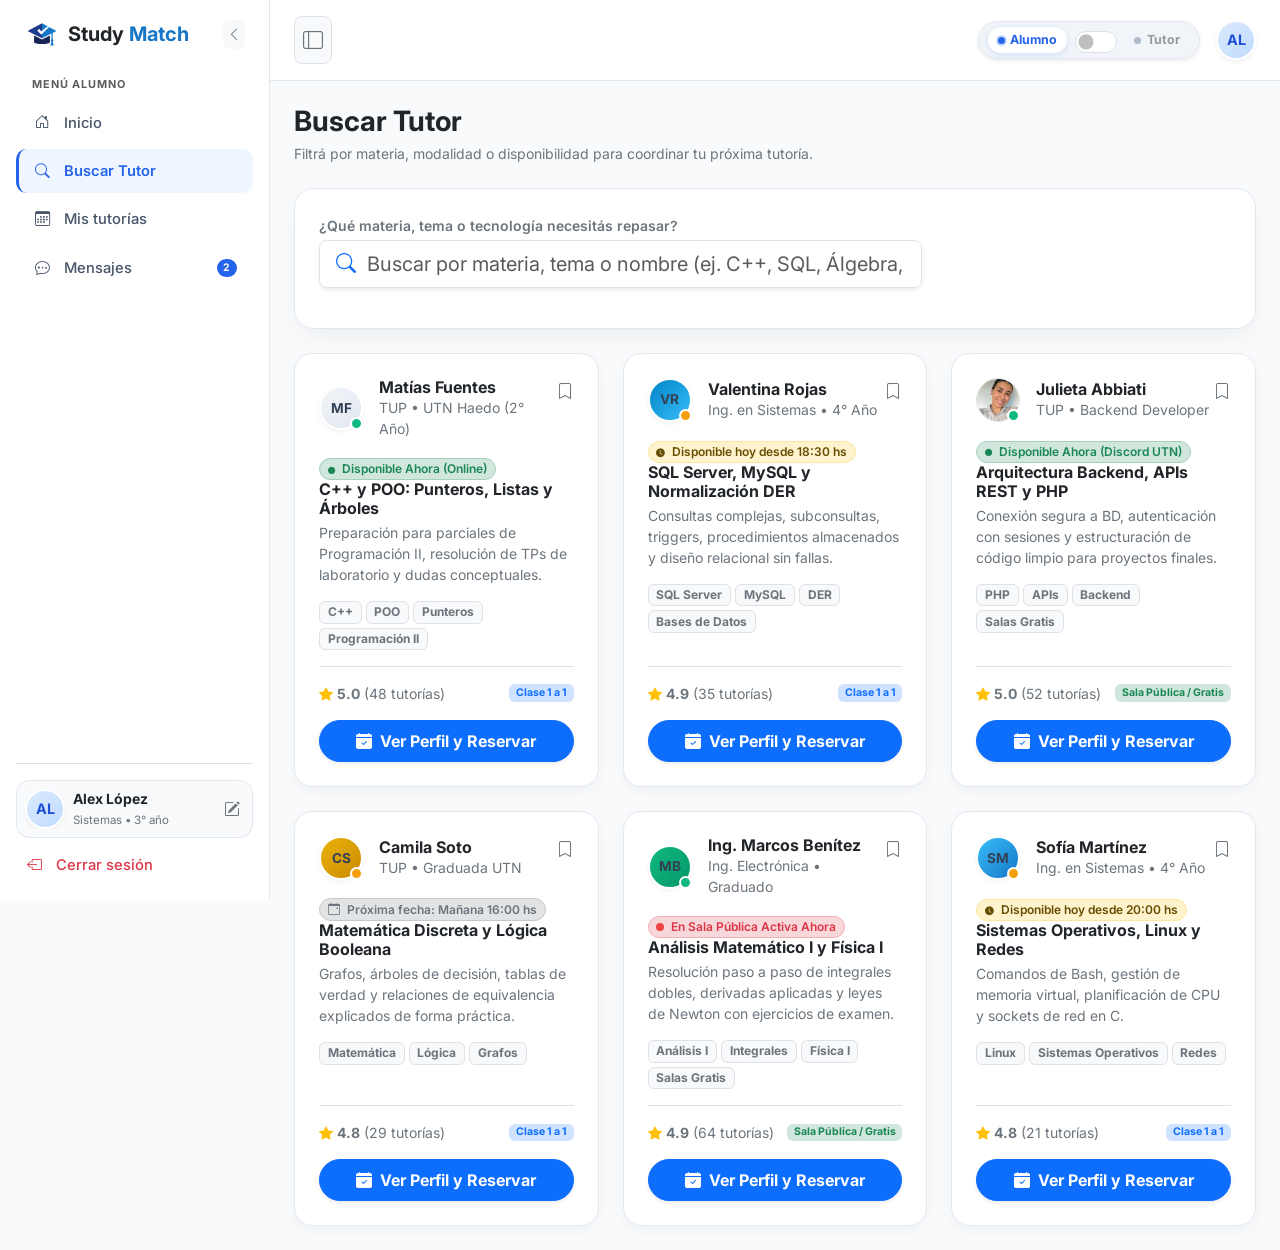
==== commit cc409cdc: "Cambios en el estilo, preentrega" ====
--- a/buscar-tutor.html
+++ b/buscar-tutor.html
@@ -30,13 +30,13 @@
           <svg class="logo-svg flex-shrink-0" width="36" height="36" viewBox="0 0 100 100" fill="none" xmlns="http://www.w3.org/2000/svg">
             <path d="M28 54 V72 C28 80 72 80 72 72 V54 L50 65 Z" fill="#172554"/>
             <polygon points="50,20 10,42 50,62" fill="#1e3a8a"/>
-            <polygon points="50,20 90,42 50,62" fill="#7c3aed"/>
-            <line x1="78" y1="48" x2="78" y2="70" stroke="#7c3aed" stroke-width="3.5" stroke-linecap="round"/>
-            <circle cx="78" cy="68" r="3.5" fill="#7c3aed"/>
-            <polygon points="78,68 73,82 83,82" fill="#7c3aed"/>
+            <polygon points="50,20 90,42 50,62" fill="#1677c8"/>
+            <line x1="78" y1="48" x2="78" y2="70" stroke="#1677c8" stroke-width="3.5" stroke-linecap="round"/>
+            <circle cx="78" cy="68" r="3.5" fill="#1677c8"/>
+            <polygon points="78,68 73,82 83,82" fill="#1677c8"/>
             <path d="M38 41 L48 51 L76 23 L60 34 L48 44 L42 37 Z" fill="#ffffff" stroke="#ffffff" stroke-linejoin="round" stroke-width="2"/>
           </svg>
-          <span class="fw-bold fs-5 text-dark logo-text">Study <span style="color: var(--brand-violet);">Match</span></span>
+          <span class="fw-bold fs-5 text-dark logo-text">Study <span style="color: var(--brand-blue);">Match</span></span>
         </a>
 
         <!-- Botón para contraer sidebar -->
@@ -107,9 +107,7 @@
           <button id="btnToggleSidebar" class="btn btn-light border text-secondary p-2 rounded-3" title="Expandir/Contraer menú lateral">
             <i class="bi bi-layout-sidebar fs-5"></i>
           </button>
-          <span class="badge bg-primary-subtle text-primary border border-primary-subtle rounded-pill px-3 py-1.5 small fw-semibold">
-            <i class="bi bi-search me-1"></i> Explorador de Tutores
-          </span>
+         
         </div>
 
         <!-- Switch Rol Dual + Perfil -->
@@ -141,14 +139,11 @@
       <!-- Encabezado de la página -->
       <div class="d-flex justify-content-between align-items-end mb-4 flex-wrap gap-2">
         <div>
-          <span class="mode-indicator-pill mb-2"><i class="bi bi-person-badge-fill"></i> Directorio Académico UTN</span>
+         
           <h1 class="h3 fw-bold text-dark mb-1">Buscar Tutor</h1>
           <p class="text-secondary small mb-0">Filtrá por materia, modalidad o disponibilidad para coordinar tu próxima tutoría.</p>
         </div>
-        <span class="badge bg-white text-secondary border px-3 py-2 rounded-pill shadow-sm small">
-          <span class="spinner-grow spinner-grow-sm text-success me-1" style="width: 0.45rem; height: 0.45rem;"></span>
-          <span id="totalTutoresCount">6</span> tutores encontrados
-        </span>
+
       </div>
 
       <!-- ======================================================================
@@ -176,51 +171,11 @@
             </div>
           </div>
 
-          <!-- Menú Desplegable (<select>) por Categoría o Materia Principal -->
-          <div class="col-lg-4">
-            <label for="selectCategoriaMateria" class="form-label small fw-semibold text-secondary mb-1">
-              Categoría o Área Principal
-            </label>
-            <select id="selectCategoriaMateria" class="form-select form-select-lg shadow-sm rounded-3 border">
-              <option value="todas" selected>Todas las Categorías</option>
-              <option value="programacion">💻 Programación y Algoritmos</option>
-              <option value="bbdd">🗄️ Bases de Datos y SQL</option>
-              <option value="matematica">📐 Matemática y Ciencias Exactas</option>
-              <option value="sistemas">🌐 Sistemas Operativos y Redes</option>
-              <option value="ingles">🇬🇧 Inglés Técnico</option>
-            </select>
-          </div>
-        </div>
-
-        <!-- Fila Inferior: Filtros Secundarios en forma de Píldoras / Badges Interactivos -->
-        <div class="d-flex align-items-center justify-content-between flex-wrap gap-2 pt-2 border-top">
-          <div class="d-flex align-items-center gap-2 flex-wrap">
-            <span class="small fw-semibold text-secondary me-1">Modalidad:</span>
-            
-            <button class="badge-filter-pill active" data-filter="todos">
-              <i class="bi bi-grid-fill"></i> Todos
-            </button>
-            <button class="badge-filter-pill" data-filter="particular">
-              <i class="bi bi-person-video3"></i> Clases Particulares
-            </button>
-            <button class="badge-filter-pill" data-filter="gratis">
-              <i class="bi bi-gift-fill"></i> Salas Públicas / Gratis
-            </button>
-            <button class="badge-filter-pill" data-filter="online">
-              <i class="bi bi-circle-fill text-success" style="font-size: 0.5rem;"></i> Disponibles Ahora
-            </button>
-          </div>
-
-          <!-- Selector de Ordenamiento Rápido -->
-          <div class="d-flex align-items-center gap-2">
-            <span class="small text-secondary">Ordenar por:</span>
-            <select class="form-select form-select-sm border-0 bg-light rounded-pill px-3 shadow-none fw-semibold" style="width: auto;">
-              <option selected>Mejor Calificados</option>
-              <option>Más Tutorías Dadas</option>
-              <option>Disponibilidad Inmediata</option>
-            </select>
-          </div>
-        </div>
+        </div>
+
+
+
+  
 
       </div>
 
@@ -490,7 +445,7 @@
               <div class="d-flex justify-content-between align-items-start mb-3">
                 <div class="d-flex align-items-center gap-3">
                   <div class="avatar-with-status">
-                    <div class="avatar-circle" style="background: linear-gradient(135deg, #8b5cf6, #6d28d9);">SM</div>
+                    <div class="avatar-circle" style="background: linear-gradient(135deg, #38bdf8, #1677c8);">SM</div>
                     <span class="status-away-dot" title="Disponible hoy"></span>
                   </div>
                   <div>
--- a/css/dashboard.css
+++ b/css/dashboard.css
@@ -2,7 +2,7 @@
 
 /* ==========================================================================
    STUDY MATCH • Panel de Usuario / Dashboard (dashboard.css)
-   Sistema de Transición Dual: Violeta (Marca) + Azul (Alumno) + Verde (Tutor)
+   Sistema de Transición Dual: Azul (Alumno) + Verde (Tutor)
    Universidad Tecnológica Nacional (FRH)
    ========================================================================== */
 
@@ -12,11 +12,8 @@
 :root {
   --font-primary: 'Inter', -apple-system, BlinkMacSystemFont, "Segoe UI", Roboto, sans-serif;
   
-  /* Color Ancla de Marca (Estable y Permanente) */
-  --brand-violet: #7c3aed;
-  --brand-violet-hover: #6d28d9;
-  --brand-violet-light: #ede9fe;
-  --brand-violet-glow: rgba(124, 58, 237, 0.25);
+  --brand-blue: #1677c8;
+  --brand-blue-glow: rgba(22, 119, 200, 0.25);
 
   /* Rol Alumno: Azul Académico UTN */
   --role-alumno: #2563eb;
@@ -112,18 +109,13 @@
   padding: 0 !important;
 }
 
-/* Logo SVG en Sidebar (Anclado con Violeta) */
+/* Logo SVG en Sidebar */
 .logo-svg {
   transition: transform 0.25s ease;
 }
 .logo-svg:hover {
   transform: scale(1.08);
 }
-.logo-brand-violet {
-  fill: var(--brand-violet) !important;
-  stroke: var(--brand-violet) !important;
-}
-
 /* Enlaces del Sidebar (Base) */
 .sidebar-link {
   color: #475569;
@@ -495,8 +487,8 @@
   height: 100px;
   margin: 0 auto;
   border-radius: 50%;
-  background: linear-gradient(135deg, #ede9fe 0%, #ddd6fe 100%);
-  color: var(--brand-violet);
+  background: linear-gradient(135deg, #e0f2fe 0%, #bae6fd 100%);
+  color: var(--brand-blue);
   font-size: 2rem;
   font-weight: 800;
   display: flex;
@@ -511,20 +503,23 @@
 .preset-avatar {
   width: 52px;
   height: 52px;
+  display: block;
   border-radius: 50%;
+  object-fit: cover;
   cursor: pointer;
-  border: 3px solid transparent;
-  transition: transform 0.2s ease, border-color 0.2s ease, box-shadow 0.2s ease;
+  transition: transform 0.2s ease, outline-color 0.2s ease, box-shadow 0.2s ease;
 }
 
 .preset-avatar:hover {
   transform: scale(1.1);
-  border-color: var(--brand-violet);
+  outline: 2px solid var(--brand-blue);
+  outline-offset: 1px;
 }
 
 .preset-avatar.selected {
-  border-color: var(--brand-violet);
-  box-shadow: 0 0 0 3px var(--brand-violet-glow);
+  outline: 2px solid var(--brand-blue);
+  outline-offset: 1px;
+  box-shadow: 0 0 0 3px var(--brand-blue-glow);
 }
 
 /* --------------------------------------------------------------------------
@@ -674,42 +669,6 @@
    VISTAS NUEVAS: FEED DE DESCUBRIMIENTO Y BÚSQUEDA HÍBRIDA DE TUTORES
    ========================================================================== */
 
-/* 1. Banner de Bienvenida Superior */
-.welcome-banner-card {
-  background: linear-gradient(135deg, #1e1b4b 0%, #2e1065 50%, #172554 100%);
-  color: #ffffff;
-  border-radius: 1.25rem;
-  border: 1px solid rgba(255, 255, 255, 0.14);
-  box-shadow: 0 12px 30px -8px rgba(124, 58, 237, 0.35);
-  position: relative;
-  overflow: hidden;
-}
-
-.welcome-banner-glow {
-  position: absolute;
-  top: -40px;
-  right: -40px;
-  width: 260px;
-  height: 260px;
-  background: radial-gradient(circle, rgba(124, 58, 237, 0.45) 0%, transparent 70%);
-  pointer-events: none;
-}
-
-/* 2. Salas Públicas / Clases Gratuitas */
-.public-room-card {
-  background: #ffffff;
-  border: 1.5px solid #e2e8f0;
-  border-radius: 1.15rem;
-  transition: all 0.26s cubic-bezier(0.16, 1, 0.3, 1);
-  box-shadow: 0 4px 14px rgba(15, 23, 42, 0.04);
-}
-
-.public-room-card:hover {
-  transform: translateY(-4px);
-  border-color: #7c3aed;
-  box-shadow: 0 16px 32px -8px rgba(124, 58, 237, 0.2);
-}
-
 .pulse-live-dot {
   width: 8px;
   height: 8px;
@@ -819,14 +778,15 @@
 .welcome-banner-card {
   position: relative;
   overflow: hidden;
-  background: linear-gradient(135deg, #0f172a 0%, #1e1b4b 60%, #2e1065 100%) !important;
-  border: 1px solid rgba(139, 92, 246, 0.25) !important;
+  border-radius: 1.25rem;
+  background: linear-gradient(135deg, #0f172a 0%, #0c4a6e 60%, #075985 100%) !important;
+  border: 1px solid rgba(56, 189, 248, 0.25) !important;
   box-shadow: 0 4px 20px -2px rgba(15, 23, 42, 0.08);
   transition: box-shadow 0.25s ease;
 }
 
 .welcome-banner-card:hover {
-  box-shadow: 0 8px 26px -4px rgba(124, 58, 237, 0.16);
+  box-shadow: 0 8px 26px -4px rgba(22, 119, 200, 0.16);
 }
 
 /* 6. Espaciado Generoso entre Encabezados de Sección y Tarjetas */
@@ -845,32 +805,27 @@
 
 .public-room-card:hover {
   transform: translateY(-4px);
-  border-color: #5865F2;
-  box-shadow: 0 14px 28px -6px rgba(88, 101, 242, 0.18);
+  border-color: #1677c8;
+  box-shadow: 0 16px 32px -8px rgba(22, 119, 200, 0.2);
 }
 
 /* Botón Discord Oficial */
 .btn-discord {
-  background-color: #5865F2 !important;
+  background-color: #2563eb !important;
   color: #ffffff !important;
-  border: 1px solid #5865F2 !important;
+  border: 1px solid #2563eb !important;
   transition: all 0.22s cubic-bezier(0.16, 1, 0.3, 1);
-  box-shadow: 0 4px 12px rgba(88, 101, 242, 0.28);
+  box-shadow: 0 4px 12px rgba(37, 99, 235, 0.28);
 }
 
 .btn-discord:hover {
-  background-color: #4752c4 !important;
-  border-color: #4752c4 !important;
+  background-color: #1d4ed8 !important;
+  border-color: #1d4ed8 !important;
   color: #ffffff !important;
   transform: translateY(-2px);
-  box-shadow: 0 8px 20px rgba(88, 101, 242, 0.4);
+  box-shadow: 0 8px 20px rgba(37, 99, 235, 0.4);
 }
 
 .btn-discord:active {
   transform: translateY(0);
 }
-
-
-
-
-
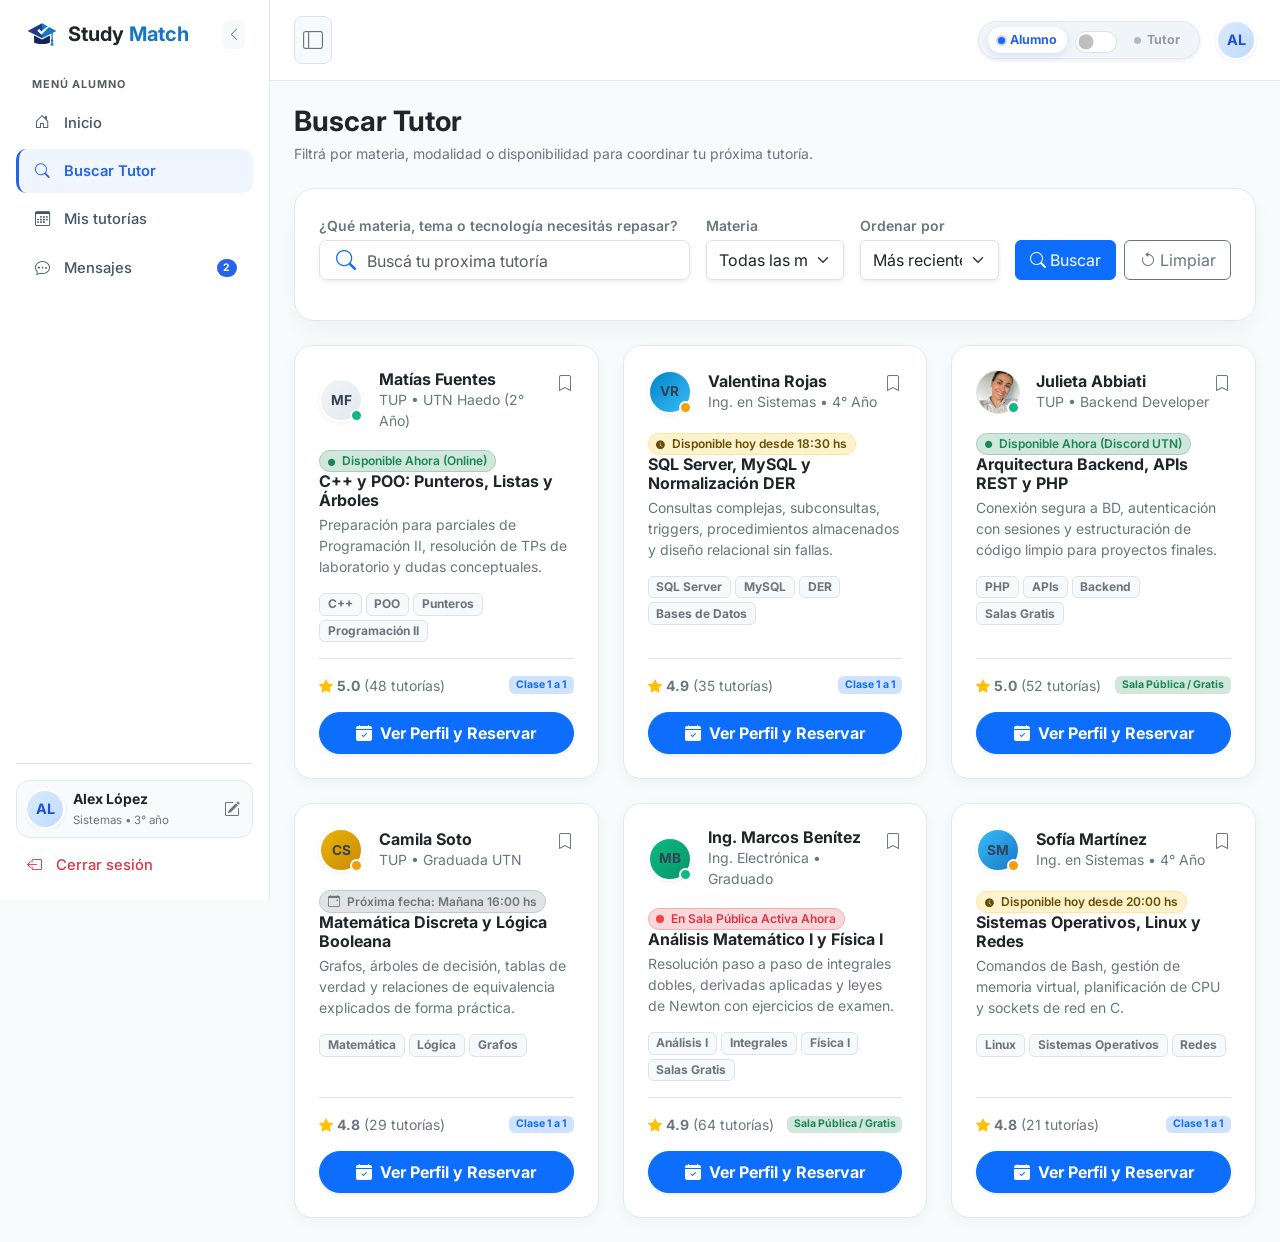
==== commit 3e706bf8: "Nueva tabla de consulta y validacion de registro en BD" ====
--- a/buscar-tutor.html
+++ b/buscar-tutor.html
@@ -107,7 +107,6 @@
           <button id="btnToggleSidebar" class="btn btn-light border text-secondary p-2 rounded-3" title="Expandir/Contraer menú lateral">
             <i class="bi bi-layout-sidebar fs-5"></i>
           </button>
-         
         </div>
 
         <!-- Switch Rol Dual + Perfil -->
@@ -125,7 +124,6 @@
               <span>Tutor</span>
             </span>
           </div>
-
           <div class="avatar-user-display userAvatarSlot" data-bs-toggle="modal" data-bs-target="#modalEditarPerfil" style="cursor: pointer;">
             AL
           </div>
@@ -135,17 +133,13 @@
 
     <!-- CUERPO DE LA VISTA: BÚSQUEDA HÍBRIDA -->
     <main class="p-3 p-md-4 flex-grow-1 view-fade">
-      
       <!-- Encabezado de la página -->
       <div class="d-flex justify-content-between align-items-end mb-4 flex-wrap gap-2">
         <div>
-         
           <h1 class="h3 fw-bold text-dark mb-1">Buscar Tutor</h1>
           <p class="text-secondary small mb-0">Filtrá por materia, modalidad o disponibilidad para coordinar tu próxima tutoría.</p>
         </div>
-
-      </div>
-
+      </div>
       <!-- ======================================================================
            PANEL DE BÚSQUEDA HÍBRIDO (Input Libre + Select + Píldoras Interactivas)
            ====================================================================== -->
@@ -154,29 +148,45 @@
         <!-- Fila Superior: Barra de Búsqueda Libre + Select Desplegable -->
         <div class="row g-3 mb-3">
           <!-- Input Grande y Cómodo de Texto Libre -->
-          <div class="col-lg-8">
+          <div class="col-lg-5">
             <label for="inputBusquedaTutor" class="form-label small fw-semibold text-secondary mb-1">
               ¿Qué materia, tema o tecnología necesitás repasar?
             </label>
-            <div class="input-group input-group-lg shadow-sm rounded-3 overflow-hidden border">
+            <div class="input-group shadow-sm rounded-3 overflow-hidden border">
               <span class="input-group-text bg-white border-0 text-primary ps-3 pe-2">
                 <i class="bi bi-search fs-5"></i>
               </span>
               <input type="text" id="inputBusquedaTutor" class="form-control border-0 ps-1" 
-                     placeholder="Buscar por materia, tema o nombre (ej. C++, SQL, Álgebra, Parciales, Matías)..."
+                     placeholder="Buscá tu proxima tutoría"
                      aria-label="Buscar tutor">
-              <button class="btn btn-light border-0 text-secondary pe-3" type="button" id="btnClearSearch" title="Borrar búsqueda" style="display: none;">
-                <i class="bi bi-x-circle-fill"></i>
-              </button>
-            </div>
-          </div>
-
-        </div>
-
-
-
-  
-
+            </div>
+          </div>
+          <div class="col-sm-6 col-lg-2">
+            <label for="selectCategoriaMateria" class="form-label small fw-semibold text-secondary mb-1">Materia</label>
+            <select id="selectCategoriaMateria" class="form-select shadow-sm">
+              <option value="todas">Todas las materias</option>
+              <option value="programacion">Programación</option>
+              <option value="bbdd">Bases de Datos</option>
+              <option value="matematica">Matemática</option>
+              <option value="sistemas">Sistemas</option>
+            </select>
+          </div>
+          <div class="col-sm-6 col-lg-2">
+            <label for="selectOrdenTutorias" class="form-label small fw-semibold text-secondary mb-1">Ordenar por</label>
+            <select id="selectOrdenTutorias" class="form-select shadow-sm">
+              <option value="reciente">Más reciente</option>
+              <option value="antiguo">Más antiguo</option>
+            </select>
+          </div>
+          <div class="col-12 col-lg-3 d-flex align-items-end gap-2">
+            <button type="button" id="btnBuscarTutor" class="btn btn-primary flex-grow-1">
+              <i class="bi bi-search me-1" aria-hidden="true"></i>Buscar
+            </button>
+            <button type="button" id="btnLimpiarFiltros" class="btn btn-outline-secondary flex-grow-1">
+              <i class="bi bi-arrow-counterclockwise me-1" aria-hidden="true"></i>Limpiar
+            </button>
+          </div>
+        </div>
       </div>
 
       <!-- ======================================================================
@@ -525,11 +535,14 @@
     document.addEventListener('DOMContentLoaded', function() {
       var searchInput = document.getElementById('inputBusquedaTutor');
       var selectCat = document.getElementById('selectCategoriaMateria');
+      var selectOrden = document.getElementById('selectOrdenTutorias');
       var filterPills = document.querySelectorAll('.badge-filter-pill');
       var tutorCards = document.querySelectorAll('.tutor-card-item');
+      var cardOrder = Array.prototype.slice.call(tutorCards);
       var noResults = document.getElementById('noResultsState');
       var totalCount = document.getElementById('totalTutoresCount');
-      var btnClear = document.getElementById('btnClearSearch');
+      var btnBuscar = document.getElementById('btnBuscarTutor');
+      var btnLimpiar = document.getElementById('btnLimpiarFiltros');
       var btnReset = document.getElementById('btnResetFilters');
 
       var currentFilter = 'todos';
@@ -539,11 +552,13 @@
         var selectedCat = selectCat.value;
         var visibleCount = 0;
 
-        if (query.length > 0) {
-          btnClear.style.display = 'block';
-        } else {
-          btnClear.style.display = 'none';
-        }
+        cardOrder.sort(function(a, b) {
+          var indexA = tutorCardsIndex(a);
+          var indexB = tutorCardsIndex(b);
+          return selectOrden.value === 'antiguo' ? indexB - indexA : indexA - indexB;
+        }).forEach(function(card) {
+          card.parentNode.appendChild(card);
+        });
 
         tutorCards.forEach(function(card) {
           var cardText = card.textContent.toLowerCase();
@@ -582,9 +597,14 @@
         }
       }
 
+      function tutorCardsIndex(card) {
+        return Array.prototype.indexOf.call(tutorCards, card);
+      }
+
       // Eventos de entrada
       searchInput.addEventListener('input', applyFilters);
       selectCat.addEventListener('change', applyFilters);
+      selectOrden.addEventListener('change', applyFilters);
 
       // Píldoras de filtro
       filterPills.forEach(function(btn) {
@@ -596,22 +616,28 @@
         });
       });
 
-      // Botón limpiar
-      btnClear.addEventListener('click', function() {
+      // Aplicar la búsqueda actual
+      btnBuscar.addEventListener('click', applyFilters);
+
+      // Limpiar la búsqueda y todos los filtros activos
+      function resetFilters() {
         searchInput.value = '';
+        selectCat.value = 'todas';
+        selectOrden.value = 'reciente';
+        filterPills.forEach(function(b) { b.classList.remove('active'); });
+        var allPill = document.querySelector('.badge-filter-pill[data-filter="todos"]');
+        if (allPill) allPill.classList.add('active');
+        currentFilter = 'todos';
         applyFilters();
         searchInput.focus();
-      });
+      }
+
+      btnLimpiar.addEventListener('click', resetFilters);
 
       // Botón reset
       if (btnReset) {
         btnReset.addEventListener('click', function() {
-          searchInput.value = '';
-          selectCat.value = 'todas';
-          filterPills.forEach(function(b) { b.classList.remove('active'); });
-          document.querySelector('.badge-filter-pill[data-filter="todos"]').classList.add('active');
-          currentFilter = 'todos';
-          applyFilters();
+          resetFilters();
         });
       }
 
--- a/css/dashboard.css
+++ b/css/dashboard.css
@@ -612,6 +612,18 @@
   color: #ffffff;
 }
 
+.profile-field-readonly,
+.profile-field-readonly:hover,
+.profile-field-readonly:focus {
+  background-color: #e2e8f0 !important;
+  border-color: #cbd5e1 !important;
+  color: #64748b !important;
+  box-shadow: none !important;
+  cursor: default;
+  opacity: 1;
+  transition: none !important;
+}
+
 /* --------------------------------------------------------------------------
    9. OVERLAY DE TRANSICIÓN SUAVE ENTRE ROLES (DESENFOQUE SUTIL Y NÍTIDO)
    -------------------------------------------------------------------------- */
@@ -702,6 +714,46 @@
   box-shadow: 0 10px 25px -5px rgba(15, 23, 42, 0.06);
 }
 
+.search-hybrid-card .form-control,
+.search-hybrid-card .form-select,
+.search-hybrid-card .form-control:hover,
+.search-hybrid-card .form-select:hover,
+.search-hybrid-card .form-control:focus,
+.search-hybrid-card .form-select:focus {
+  transition: none !important;
+  animation: none !important;
+}
+
+.search-hybrid-card .input-group {
+  height: 40px;
+}
+
+.search-hybrid-card .input-group > .form-control,
+.search-hybrid-card .input-group > .input-group-text,
+.search-hybrid-card .form-select,
+.search-hybrid-card .btn {
+  height: 40px;
+  font-size: 1rem;
+}
+
+.search-hybrid-card .input-group > .form-control,
+.search-hybrid-card .input-group > .input-group-text {
+  line-height: 1.5;
+}
+
+.search-hybrid-card .form-control:focus,
+.search-hybrid-card .form-select:focus {
+  border-color: #94a3b8;
+  box-shadow: 0 0 0 0.2rem rgba(100, 116, 139, 0.15);
+}
+
+.search-hybrid-card .btn {
+  display: inline-flex;
+  align-items: center;
+  justify-content: center;
+  white-space: nowrap;
+}
+
 .badge-filter-pill {
   border: 1.5px solid #cbd5e1;
   background-color: #ffffff;
